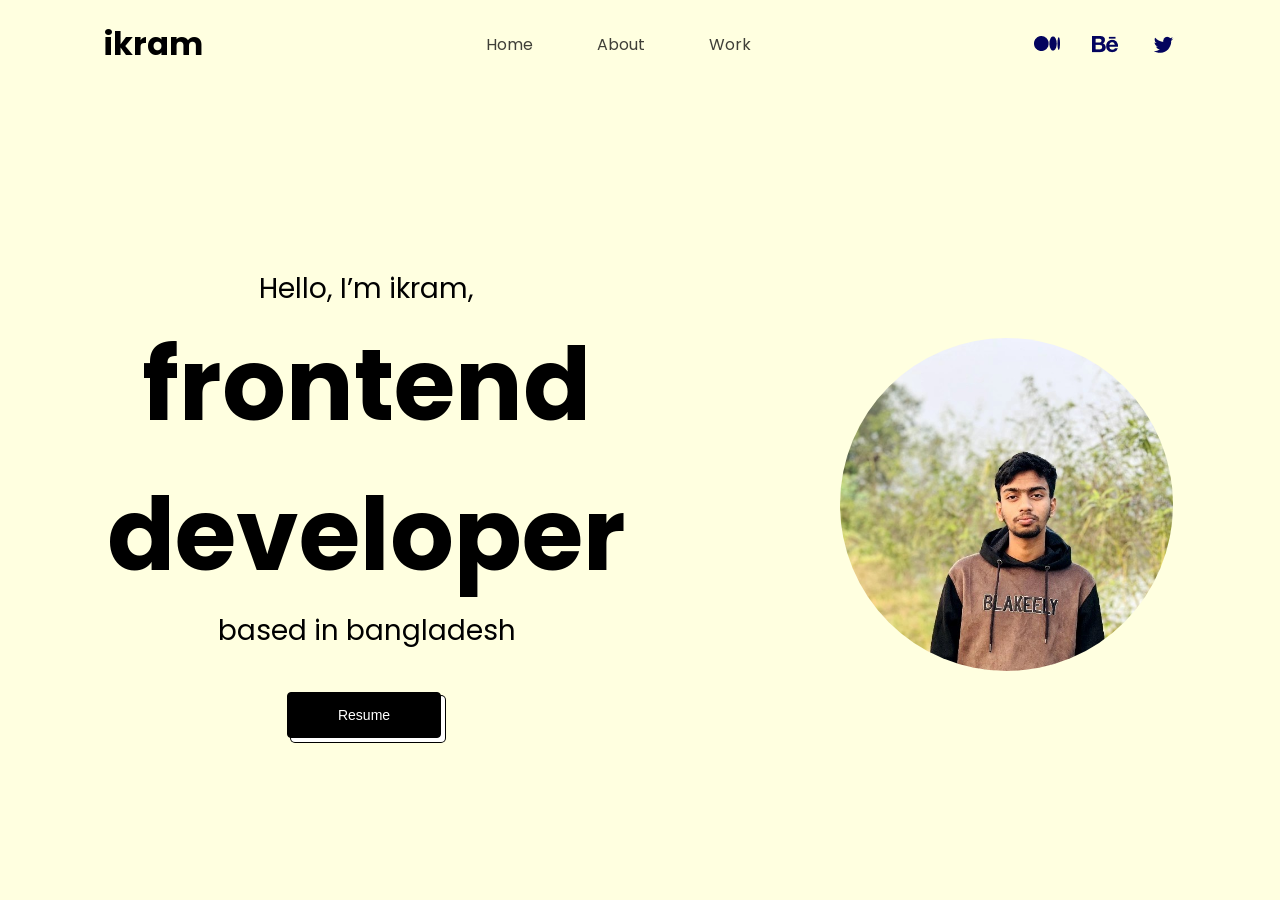
==== index.html @ 12534650 "idex .ad" ====
<!DOCTYPE html>
<html lang="en">
<head>
  <meta charset="UTF-8">
  <meta name="viewport" content="width=device-width, initial-scale=1.0">
  <title>Document</title>
  <link rel="stylesheet" href="index.css">
</head>
<body>
    <header>
      <div class="header">
        <div class="logo"><h1>ikram</h1></div>
        
        <nav>
          <ul>
            <li><a href="#home">Home</a></li>
            <li><a href="#about">About</a></li>
            <li><a href="#work">Work</a></li>
          </ul>
        </nav>
        <div class="social-icon">
          <img src="./img/medium-4 1.png" alt="">
          <img src="./img/Vector.png" alt="">
          <img src="./img/twitter-6 1.png" alt="">
        </div>
      </div>
    
    </header>

    <section class="home" id="home">
      <div class="info">
        <p>Hello, I’m ikram,</p>
        <h1>frontend </h1>
         <h1>developer</h1>
        <p>based in bangladesh</p>
        <div class="btn"><button class="button-50" role="button">Resume</button></div>
        
      </div> 
      <div class="image">
        <img src="./img/ikram.jpg" alt="">
      </div>
    </section>
     
     <section class="about" id="abou">
        

     </section>
    
</body>
</html>
---- index.css ----
@import url('https://fonts.googleapis.com/css2?family=Fira+Sans:ital,wght@0,100;0,200;0,300;0,400;0,500;0,600;0,700;0,800;0,900;1,100;1,200;1,300;1,400;1,500;1,600;1,700;1,800;1,900&family=Poppins:ital,wght@0,100;0,200;0,300;0,400;0,500;0,600;0,700;0,800;0,900;1,100;1,200;1,300;1,400;1,500;1,600;1,700;1,800;1,900&family=Work+Sans:ital,wght@0,100..900;1,100..900&display=swap');
*{
  margin:0;
  padding: 0;
  box-sizing: border-box;
  list-style: none;
  text-decoration: none;
  font-family: "Poppins", serif;
  
  
  
}
body{
  background-color:lightyellow;
}


header .header{
  display: flex;
  align-items: center;
  justify-content: space-between;
  margin: 20px 104px;
}

nav ul{
  display: flex;
  align-items: center;
  justify-content: space-between;
  gap: 4rem;
  text-decoration: none;
  color: rgba(0, 0, 0, 0.753);
 

  z-index: 100;

}


li a{
  color: rgba(0, 0, 0, 0.753);
  
}
li a::after{
  position: fixed;
  background-color: aqua;
  content: "";
  width:  0px;
  height: 2px;
  display: block;
  transition: 0.3s ease-in-out;
}
li a:hover::after{
  width: 50px;
}
.social-icon{
  display: flex;
  align-items: center;
  justify-content:center ;
  gap: 2rem;
}

.home{
  display: flex;
  align-items: center;
  justify-content: space-around;

  margin-top: 200px;
  text-align: center;
}
.info p{
  font-size: 28px;
}
.info h1{
  font-size: 100px;
  text-wrap: stable;
  
  
 
}

.btn{
  margin-top: 40px;
}

/* CSS */
.button-50 {
  appearance: button;
  background-color: #000;
  background-image: none;
  border: 1px solid #000;
  border-radius: 4px;
  box-shadow: #fff 4px 4px 0 0,#000 4px 4px 0 1px;
  box-sizing: border-box;
  color: #fff;
  cursor: pointer;
  display: inline-block;
  font-family: ITCAvantGardeStd-Bk,Arial,sans-serif;
  font-size: 14px;
  font-weight: 400;
  line-height: 20px;
  margin: 0 5px 10px 0;
  overflow: visible;
  padding: 12px 40px;
  text-align: center;
  text-transform: none;
  touch-action: manipulation;
  user-select: none;
  -webkit-user-select: none;
  vertical-align: middle;
  white-space: nowrap;
}

.button-50:focus {
  text-decoration: none;
}

.button-50:hover {
  text-decoration: none;
}

.button-50:active {
  box-shadow: rgba(0, 0, 0, .125) 0 3px 5px inset;
  outline: 0;
}

.button-50:not([disabled]):active {
  box-shadow: #fff 2px 2px 0 0, #000 2px 2px 0 1px;
  transform: translate(2px, 2px);
}

@media (min-width: 768px) {
  .button-50 {
    padding: 12px 50px;
  }
}

.image img{
  width: 26vw;
  border-radius: 50%;

}

@media  screen and (max-width:576px ) {
  .header nav{
    display: none;
  }
  .header{
    display: flex;
    gap: 2rem;
    
  }
  header {
    border: 2px solid black;
    width: 100%;
  }
  header .logo{
    margin-left: -30px;
  }

  .home{
    display: flex;
    flex-direction: column-reverse;
    

  }
  .home .image {
    
    
   
   
    
    height: 300px;
  }
  .home .image img{
    width: 25vh;
    
   
    
    
   

  }

  .home .info p{
    font-size: 15px;

  }
  .home .info h1{
    font-size: 30px;
  }
}
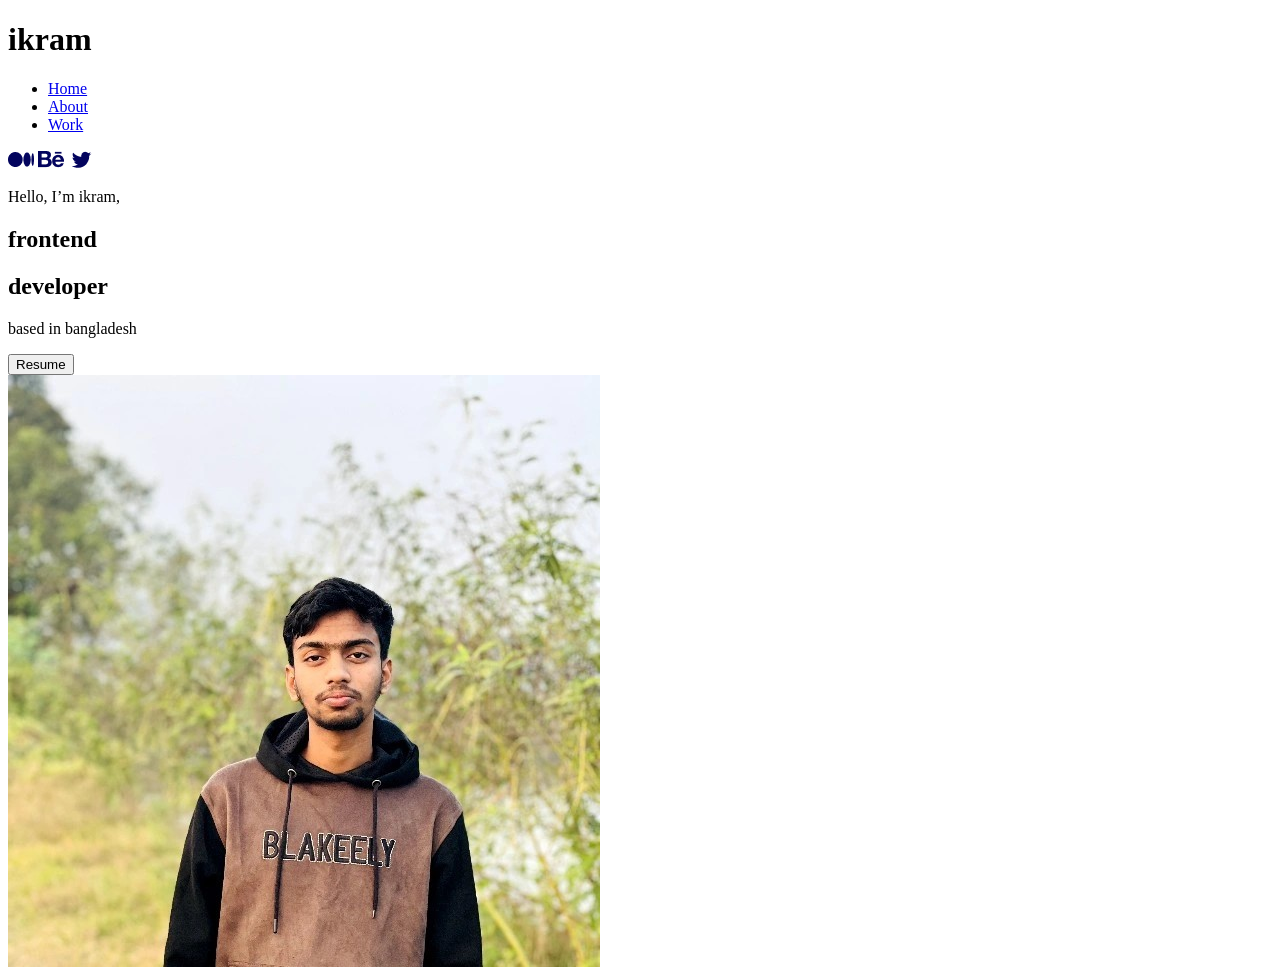
==== commit 8a2572b2: "add ccs" ====
--- a/index.html
+++ b/index.html
@@ -4,7 +4,7 @@
   <meta charset="UTF-8">
   <meta name="viewport" content="width=device-width, initial-scale=1.0">
   <title>Document</title>
-  <link rel="stylesheet" href="index.css">
+  <link rel="stylesheet" href="style.css">
 </head>
 <body>
     <header>
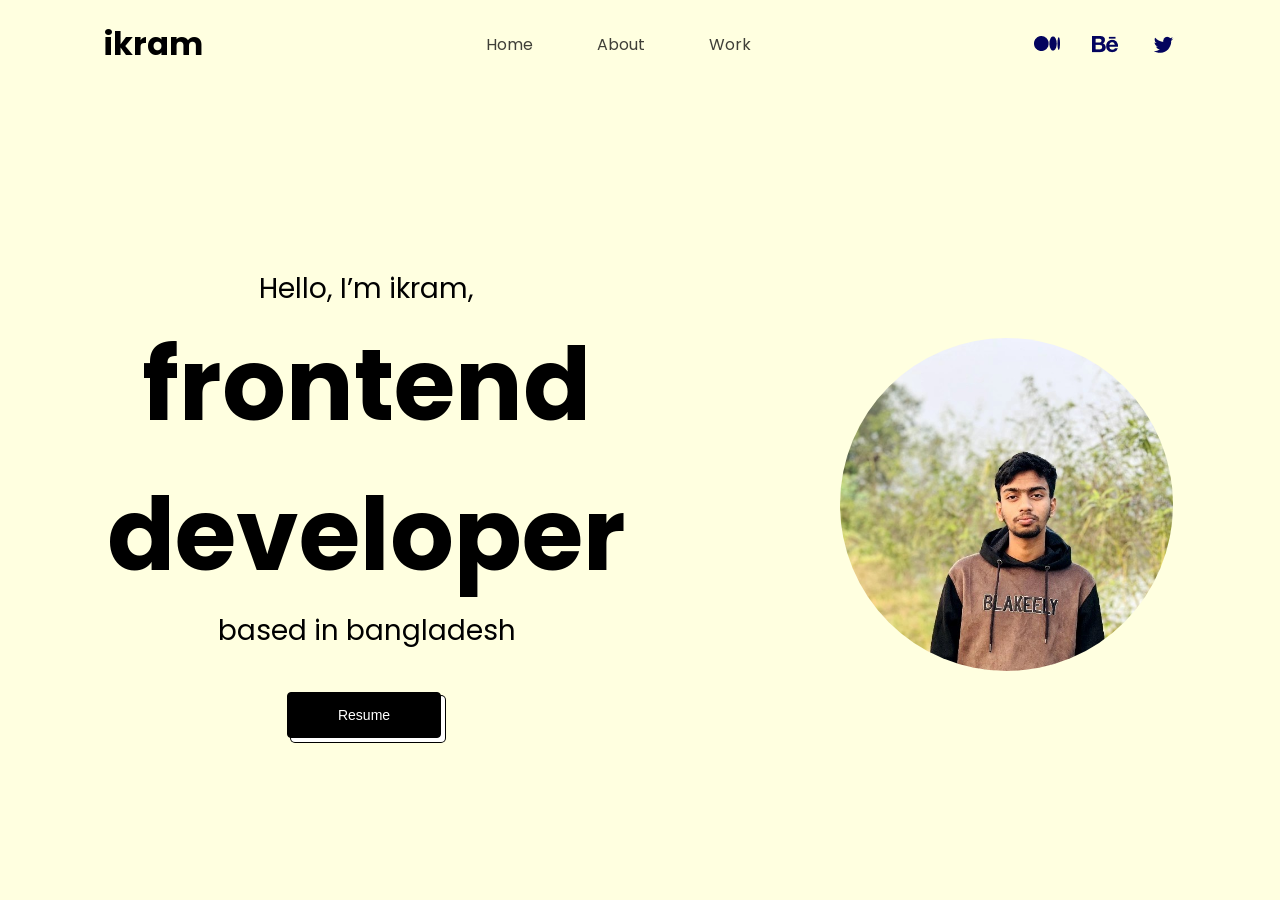
==== commit 56210f8c: "bran" ====
--- a/index.html
+++ b/index.html
@@ -4,28 +4,32 @@
   <meta charset="UTF-8">
   <meta name="viewport" content="width=device-width, initial-scale=1.0">
   <title>Document</title>
-  <link rel="stylesheet" href="style.css">
+  <link rel="stylesheet" href="index.css">
 </head>
 <body>
-    <header>
-      <div class="header">
-        <div class="logo"><h1>ikram</h1></div>
+     <header>
+        <div class="header">
+          <div class="logo">
+            <h1>ikram</h1>
+          </div>
         
-        <nav>
+          <nav>
           <ul>
-            <li><a href="#home">Home</a></li>
-            <li><a href="#about">About</a></li>
-            <li><a href="#work">Work</a></li>
-          </ul>
-        </nav>
-        <div class="social-icon">
-          <img src="./img/medium-4 1.png" alt="">
-          <img src="./img/Vector.png" alt="">
-          <img src="./img/twitter-6 1.png" alt="">
+              <li><a href="#home">Home</a></li>
+              <li><a href="#about">About</a></li>
+              <li><a href="#work">Work</a></li>
+            </ul>
+          </nav>
+          <div class="social-icon">
+            <img src="./img/medium-4 1.png" alt="">
+            <img src="./img/Vector.png" alt="">
+            <img src="./img/twitter-6 1.png" alt="">
+          </div>
         </div>
-      </div>
+     </header>
+     
     
-    </header>
+    
 
     <section class="home" id="home">
       <div class="info">
--- a/index.css
+++ b/index.css
@@ -0,0 +1,192 @@
+@import url('https://fonts.googleapis.com/css2?family=Fira+Sans:ital,wght@0,100;0,200;0,300;0,400;0,500;0,600;0,700;0,800;0,900;1,100;1,200;1,300;1,400;1,500;1,600;1,700;1,800;1,900&family=Poppins:ital,wght@0,100;0,200;0,300;0,400;0,500;0,600;0,700;0,800;0,900;1,100;1,200;1,300;1,400;1,500;1,600;1,700;1,800;1,900&family=Work+Sans:ital,wght@0,100..900;1,100..900&display=swap');
+*{
+  margin:0;
+  padding: 0;
+  box-sizing: border-box;
+  list-style: none;
+  text-decoration: none;
+  font-family: "Poppins", serif;
+  
+  
+  
+}
+body{
+  background-color:lightyellow;
+}
+
+
+header .header{
+  display: flex;
+  align-items: center;
+  justify-content: space-between;
+  margin: 20px 104px;
+}
+
+nav ul{
+  display: flex;
+  align-items: center;
+  justify-content: space-between;
+  gap: 4rem;
+  text-decoration: none;
+  color: rgba(0, 0, 0, 0.753);
+ 
+
+  z-index: 100;
+
+}
+
+
+li a{
+  color: rgba(0, 0, 0, 0.753);
+  
+}
+li a::after{
+  position: fixed;
+  background-color: aqua;
+  content: "";
+  width:  0px;
+  height: 2px;
+  display: block;
+  transition: 0.3s ease-in-out;
+}
+li a:hover::after{
+  width: 50px;
+}
+.social-icon{
+  display: flex;
+  align-items: center;
+  justify-content:center ;
+  gap: 2rem;
+}
+
+.home{
+  display: flex;
+  align-items: center;
+  justify-content: space-around;
+
+  margin-top: 200px;
+  text-align: center;
+}
+.info p{
+  font-size: 28px;
+}
+.info h1{
+  font-size: 100px;
+  text-wrap: stable;
+  
+  
+ 
+}
+
+.btn{
+  margin-top: 40px;
+}
+
+/* CSS */
+.button-50 {
+  appearance: button;
+  background-color: #000;
+  background-image: none;
+  border: 1px solid #000;
+  border-radius: 4px;
+  box-shadow: #fff 4px 4px 0 0,#000 4px 4px 0 1px;
+  box-sizing: border-box;
+  color: #fff;
+  cursor: pointer;
+  display: inline-block;
+  font-family: ITCAvantGardeStd-Bk,Arial,sans-serif;
+  font-size: 14px;
+  font-weight: 400;
+  line-height: 20px;
+  margin: 0 5px 10px 0;
+  overflow: visible;
+  padding: 12px 40px;
+  text-align: center;
+  text-transform: none;
+  touch-action: manipulation;
+  user-select: none;
+  -webkit-user-select: none;
+  vertical-align: middle;
+  white-space: nowrap;
+}
+
+.button-50:focus {
+  text-decoration: none;
+}
+
+.button-50:hover {
+  text-decoration: none;
+}
+
+.button-50:active {
+  box-shadow: rgba(0, 0, 0, .125) 0 3px 5px inset;
+  outline: 0;
+}
+
+.button-50:not([disabled]):active {
+  box-shadow: #fff 2px 2px 0 0, #000 2px 2px 0 1px;
+  transform: translate(2px, 2px);
+}
+
+@media (min-width: 768px) {
+  .button-50 {
+    padding: 12px 50px;
+  }
+}
+
+.image img{
+  width: 26vw;
+  border-radius: 50%;
+
+}
+
+@media  screen and (max-width:576px ) {
+  .header nav{
+    display: none;
+  }
+  .header{
+    display: flex;
+    gap: 2rem;
+    
+  }
+  header {
+    border: 2px solid black;
+    width: 100%;
+  }
+  header .logo{
+    margin-left: -30px;
+  }
+
+  .home{
+    display: flex;
+    flex-direction: column-reverse;
+    
+
+  }
+  .home .image {
+    
+  
+   
+   
+    
+    height: 300px;
+  }
+  .home .image img{
+    width: 25vh;
+    
+   
+    
+    
+   
+
+  }
+
+  .home .info p{
+    font-size: 15px;
+
+  }
+  .home .info h1{
+    font-size: 30px;
+  }
+}
+
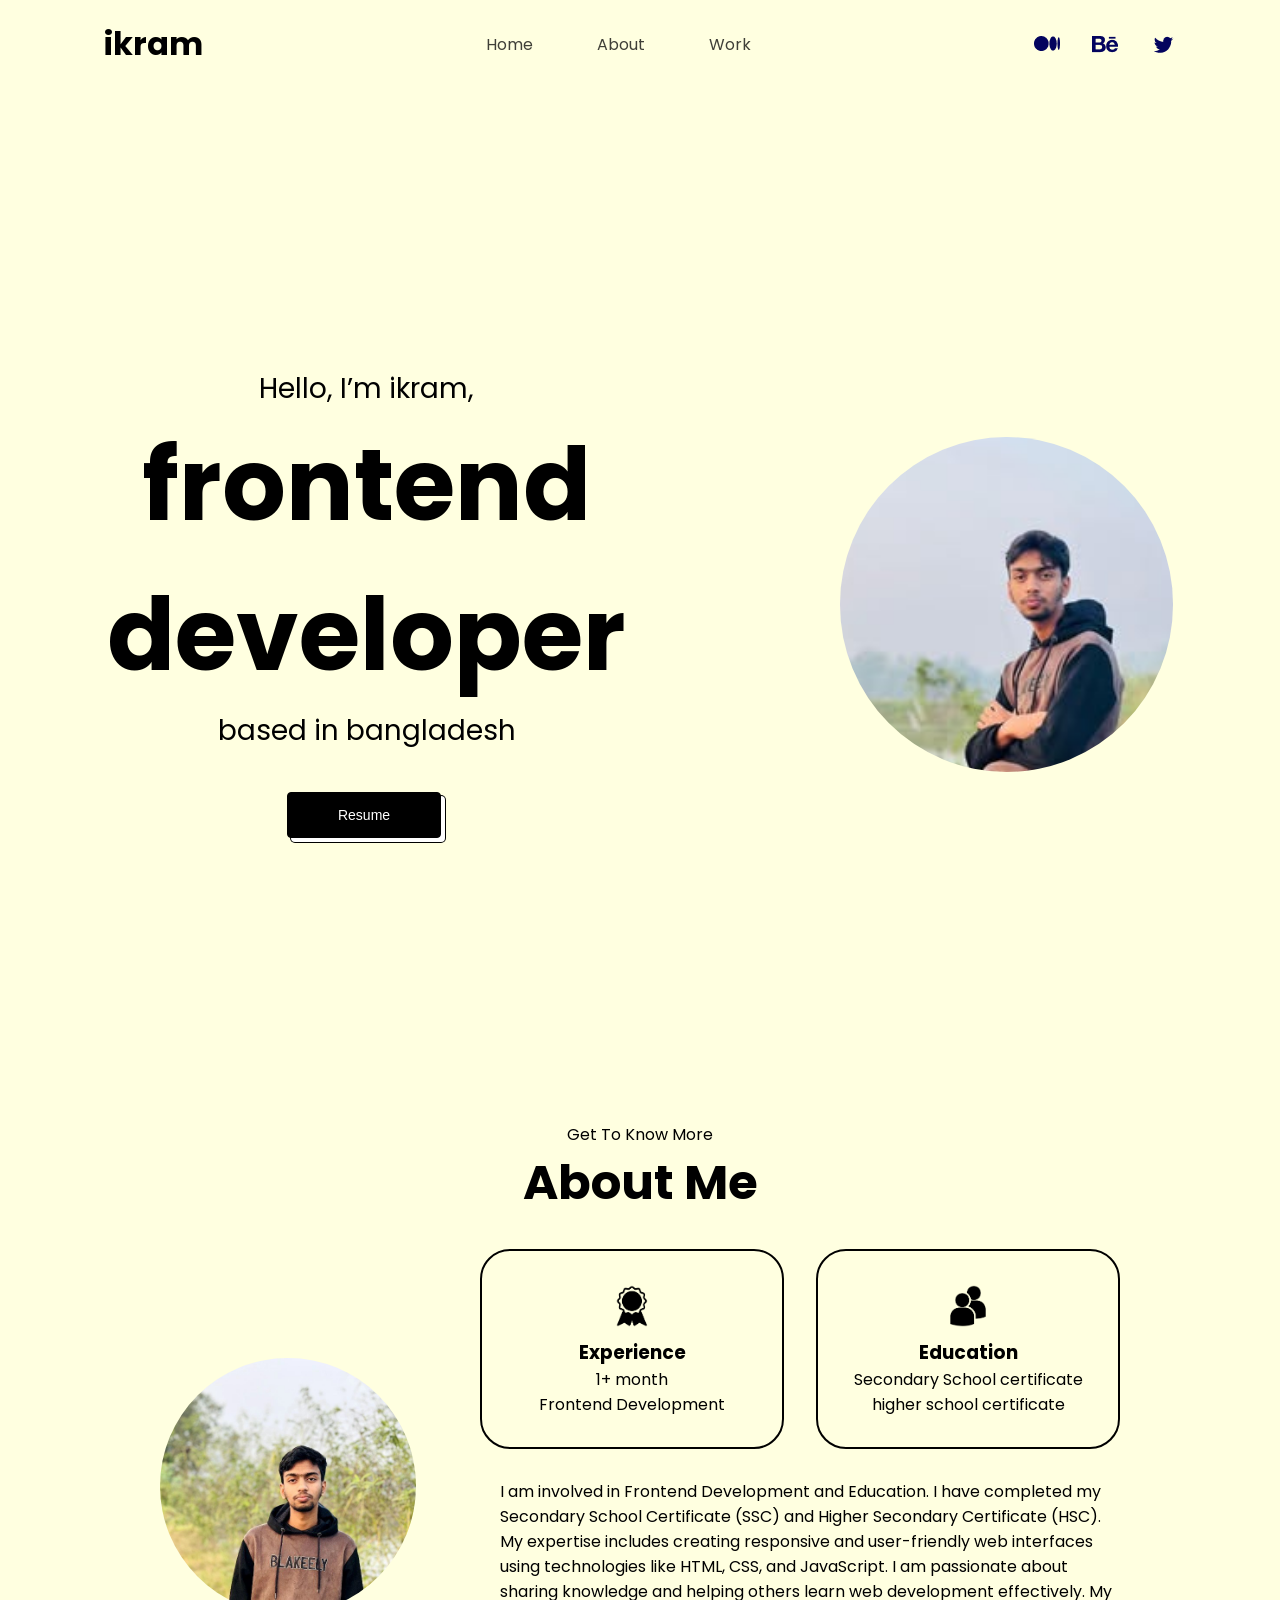
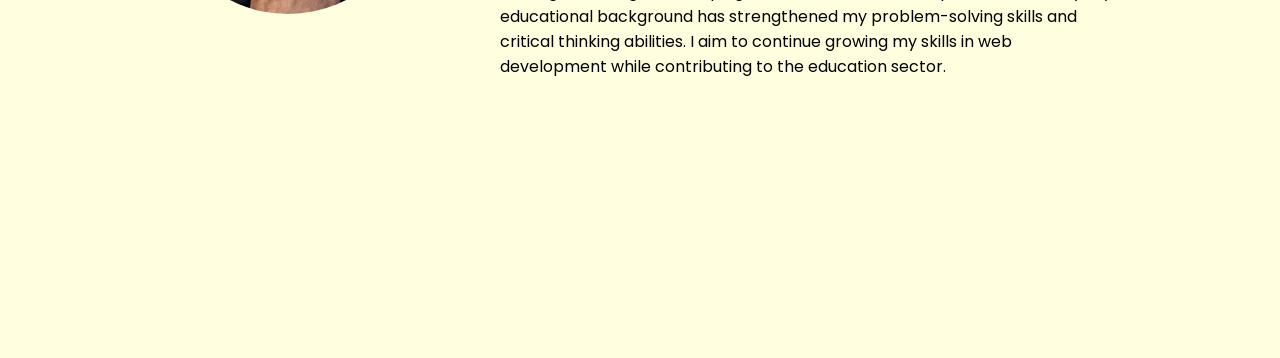
==== commit d3d49143: "about section create" ====
--- a/index.html
+++ b/index.html
@@ -1,54 +1,94 @@
 <!DOCTYPE html>
 <html lang="en">
+
 <head>
   <meta charset="UTF-8">
   <meta name="viewport" content="width=device-width, initial-scale=1.0">
   <title>Document</title>
   <link rel="stylesheet" href="index.css">
 </head>
+
 <body>
-     <header>
-        <div class="header">
-          <div class="logo">
-            <h1>ikram</h1>
-          </div>
-        
-          <nav>
-          <ul>
-              <li><a href="#home">Home</a></li>
-              <li><a href="#about">About</a></li>
-              <li><a href="#work">Work</a></li>
-            </ul>
-          </nav>
-          <div class="social-icon">
-            <img src="./img/medium-4 1.png" alt="">
-            <img src="./img/Vector.png" alt="">
-            <img src="./img/twitter-6 1.png" alt="">
-          </div>
-        </div>
-     </header>
-     
-    
-    
+  <header>
+    <div class="header">
+      <div class="logo">
+        <h1>ikram</h1>
+      </div>
 
+      <nav>
+        <ul>
+          <li><a href="#home">Home</a></li>
+          <li><a href="#about">About</a></li>
+          <li><a href="#work">Work</a></li>
+        </ul>
+      </nav>
+      <div class="social-icon">
+        <img src="./img/medium-4 1.png" alt="">
+        <img src="./img/Vector.png" alt="">
+        <img src="./img/twitter-6 1.png" alt="">
+      </div>
+    </div>
+  </header>
+
+  <section class="main-1">
     <section class="home" id="home">
       <div class="info">
         <p>Hello, I’m ikram,</p>
         <h1>frontend </h1>
-         <h1>developer</h1>
+        <h1>developer</h1>
         <p>based in bangladesh</p>
         <div class="btn"><button class="button-50" role="button">Resume</button></div>
-        
-      </div> 
+
+      </div>
       <div class="image">
         <img src="./img/ikram.jpg" alt="">
       </div>
     </section>
-     
-     <section class="about" id="abou">
-        
 
-     </section>
-    
+  </section>
+  <section class="about" id="about">
+    <div class="tite-about">
+      <p>Get To Know More</p>
+      <h1>About Me</h1>
+    </div>
+    <div class="info-content">
+      <div class="image-1">
+        <img src="./img/assets/ikram.jpg" alt="">
+      </div>
+      <div class="text-6">
+      <div class="about-conteant">
+      
+        <div class="card text-1">
+          <img src="./img/assets/experience.png" alt="">
+          <h3>Experience</h3>
+          <p>1+ month</p>
+          <p>Frontend Development</p>
+        </div>
+        <div class="card text-2">
+          <img src="./img/assets/education.png" alt="">
+          <h3>Education</h3>
+          <p>Secondary School certificate</p>
+          <p>higher school certificate</p>
+        </div>
+      
+      
+      
+      </div>
+      <div class="text-3">
+        <p>I am involved in Frontend Development and Education. I have completed my Secondary School Certificate (SSC) and
+          Higher
+          Secondary Certificate (HSC). My expertise includes creating responsive and user-friendly web interfaces using
+          technologies like HTML, CSS, and JavaScript. I am passionate about sharing knowledge and helping others learn web
+          development effectively. My educational background has strengthened my problem-solving skills and critical thinking
+          abilities. I aim to continue growing my skills in web development while contributing to the education sector.</p>
+      </div>
+      </div>
+      
+    </div>
+
+  </section>
+
+
 </body>
+
 </html>
--- a/index.css
+++ b/index.css
@@ -61,11 +61,13 @@
 
 .home{
   display: flex;
+ 
   align-items: center;
   justify-content: space-around;
 
-  margin-top: 200px;
-  text-align: center;
+  margin-top: 90px;
+  text-align: center;
+  height: 100vh;
 }
 .info p{
   font-size: 28px;
@@ -190,3 +192,101 @@
   }
 }
 
+.about{
+  
+  height: 100vh;
+  
+
+}
+
+.tite-about{
+  display: flex;
+  text-align: center;
+  align-items: center;
+
+  justify-content: center;
+  flex-direction: column;
+ 
+}
+.tite-about h1{
+ font-size: 3rem;
+}
+.tite-about p{
+   margin-top: 4rem;
+  
+}
+.info-content{
+  display: flex;
+  align-items: center;
+  justify-content: space-around;
+  margin: 0px 160px;
+  gap: 4rem;
+  margin-top: 80px;
+  
+}
+.info-content .image-1 img{
+  width: 20vw;
+  border-radius: 50%;
+}
+
+.card img{
+  width: 50px;
+}
+.about-conteant{
+  display: flex;
+  align-items: center;
+  justify-content: center;
+  text-align: center;
+  width: 100%;
+  gap: 2rem;
+  
+  margin-top: -50px;
+  
+  
+}
+.about-conteant .card{
+  border:  2px solid black;
+  padding: 30px;
+  border-radius: 30px;
+  
+}
+.card text-1{
+  
+  width: 30%;
+}
+.card text-2{
+  
+  width: 30% ;
+}
+
+.card{
+ width: 50%;
+}
+.text-3{
+  padding-top: 30px;
+  margin-left: 20px;
+  box-sizing: border-box;
+}
+
+@media  screen and (max-width: 576px) {
+  .info-content{
+    display: flex;
+    flex-direction: column;
+  
+  }
+  .info-content .image-1 img{
+    border: 2px solid black;
+    width: 20vh;
+  }
+  .about-conteant{
+    display: flex;
+    margin-right: -5px;
+        gap: 10px;
+    
+  }
+  .about-conteant .text-1{
+   margin-top: -5px;     
+   padding-bottom: 100px;
+  }
+  
+}
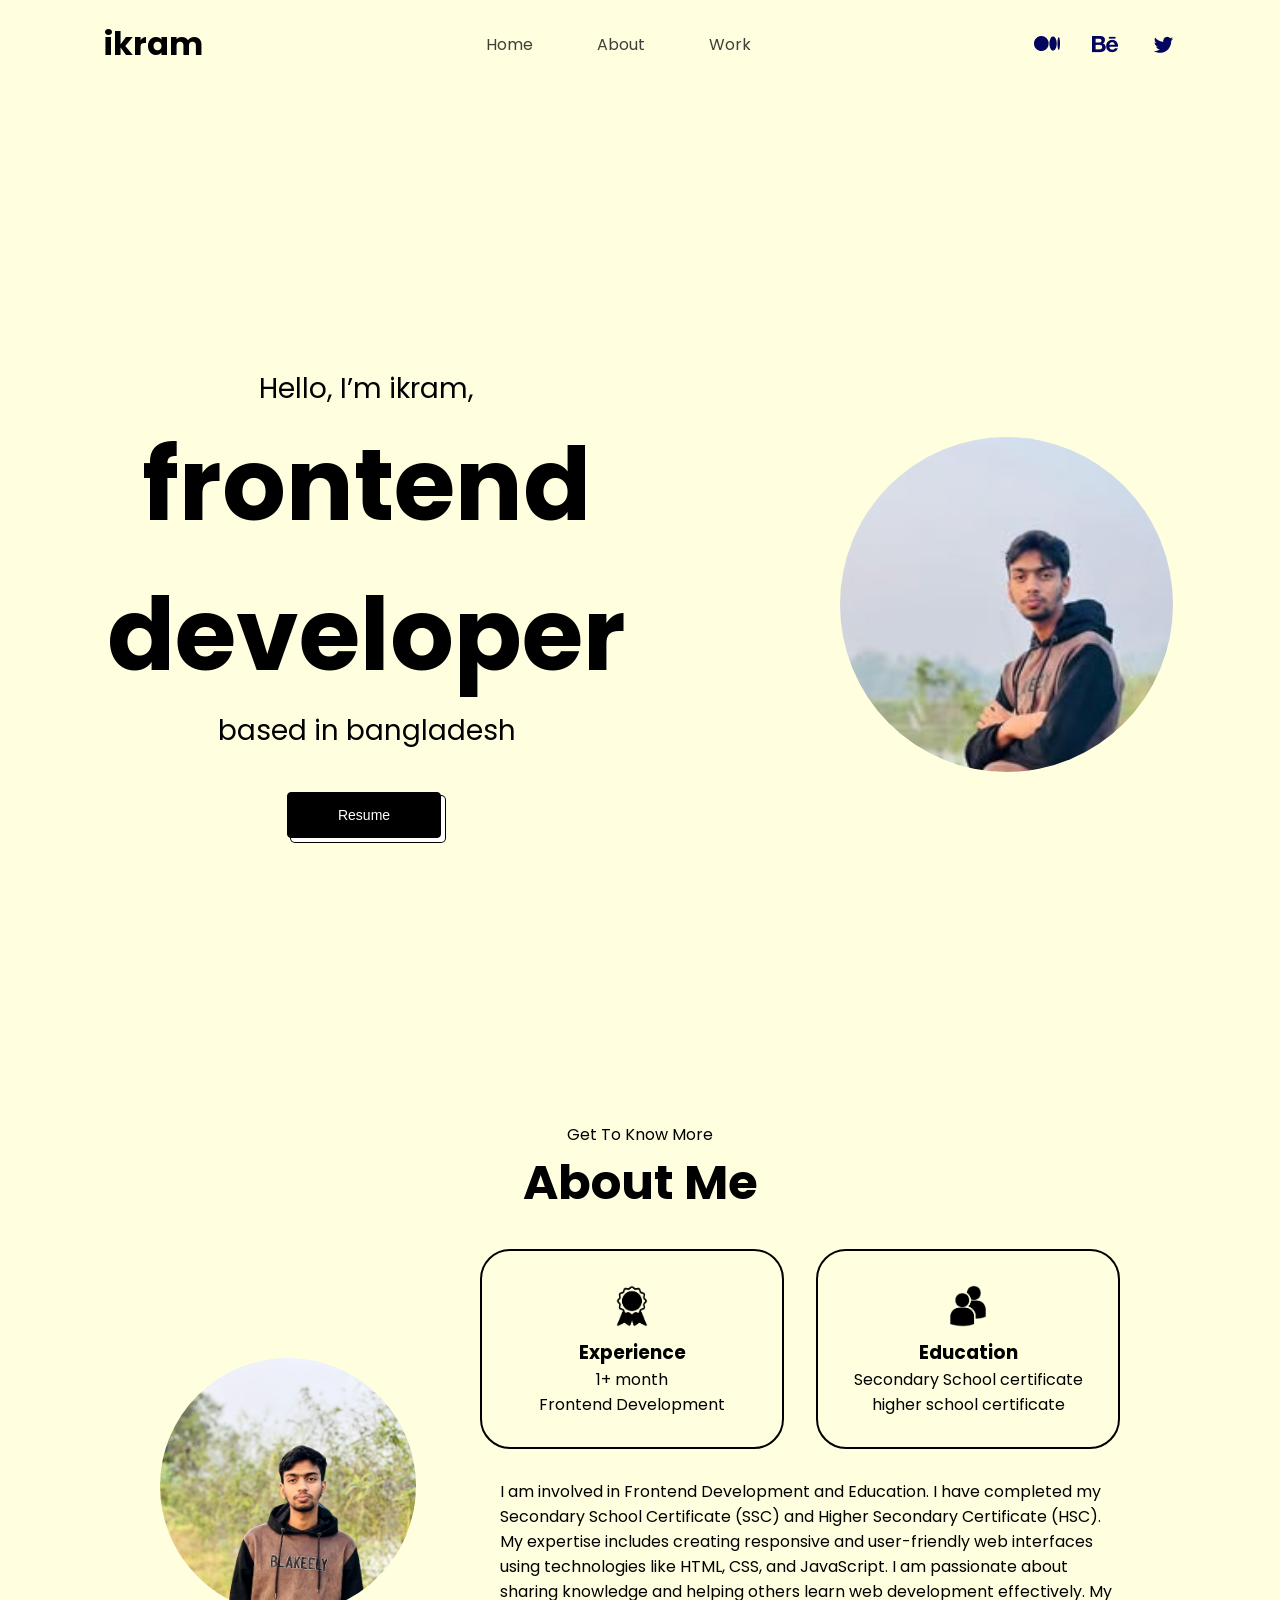
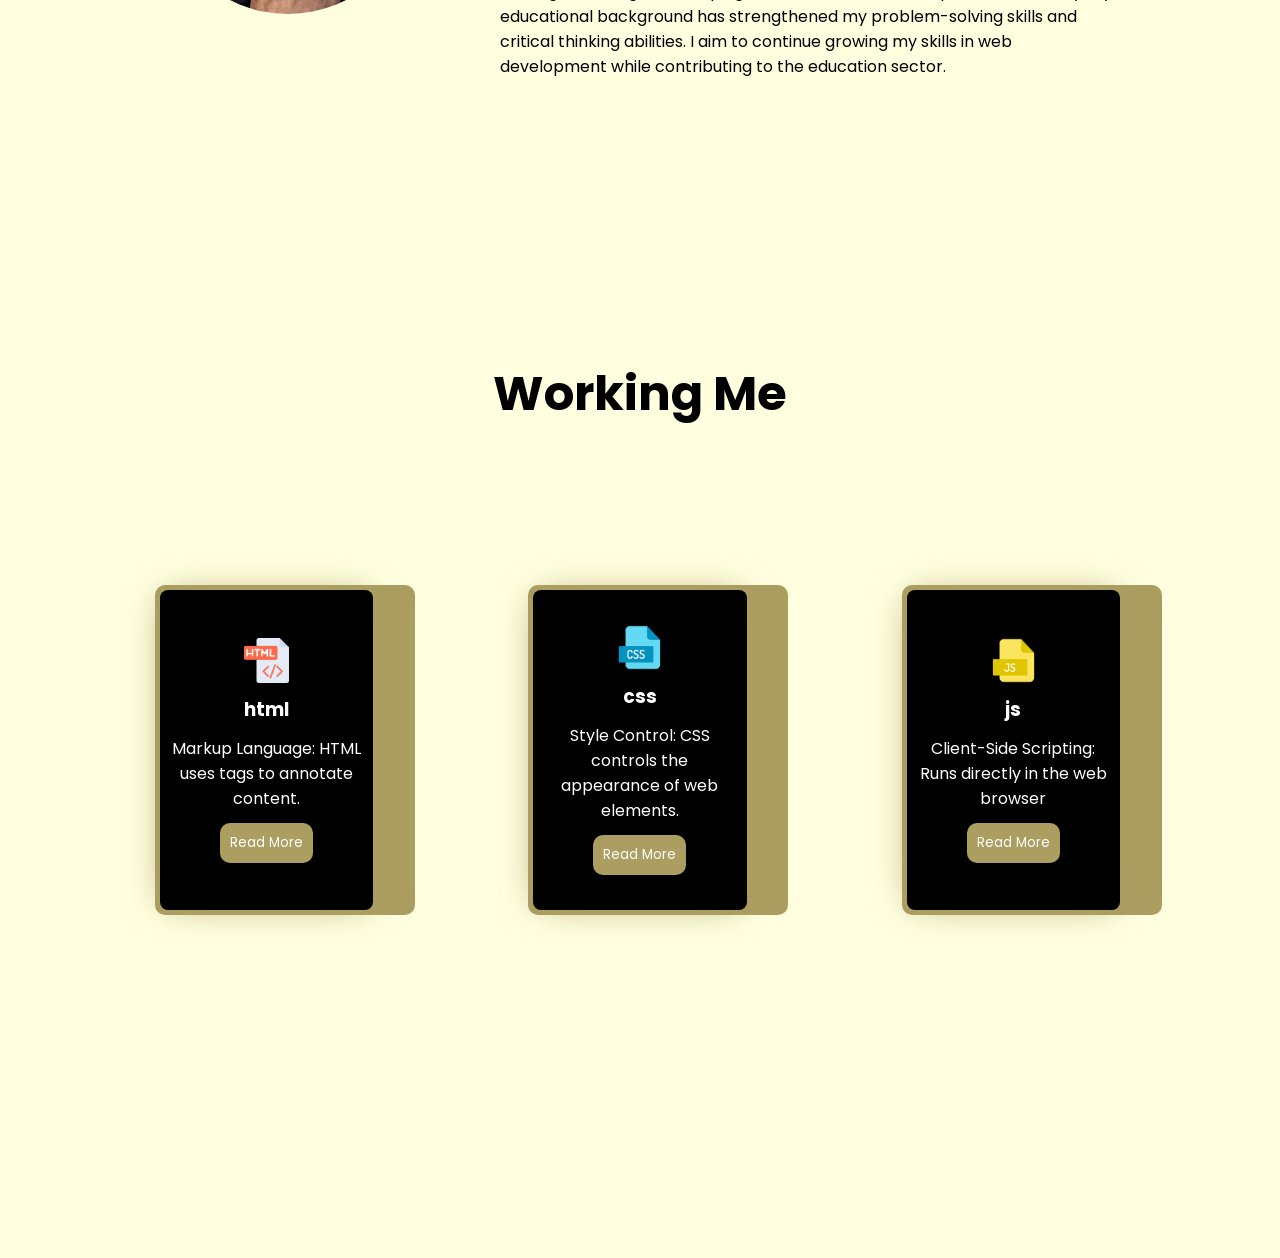
==== commit dd96cb3d: "card add" ====
--- a/index.html
+++ b/index.html
@@ -87,8 +87,43 @@
     </div>
 
   </section>
-
-
+ <section class="people">
+   
+ </section>
+ 
+  
+   <section class="work" id="work">
+    <div class="title">
+      <h1>Working Me</h1>
+    </div>
+    
+    <div class="grid-group">
+      <div class="grid-card">
+        <img src="img/html.png" alt="">
+        <h3>html</h3>
+        <p>Markup Language: HTML uses tags to annotate content.</p>
+        <div class="btn-group">
+          <button>Read More</button>
+        </div>
+      </div>
+      <div class="grid-card">
+        <img src="img/css.png" alt="">
+        <h3>css</h3>
+        <p>Style Control: CSS controls the appearance of web elements.</p>
+      <div class="btn-group">
+        <button>Read More</button>
+      </div>
+      </div>
+      <div class="grid-card">
+        <img src="img/js.png" alt="">
+        <h3>js</h3>
+        <p>Client-Side Scripting: Runs directly in the web browser</p>
+        <div class="btn-group">
+          <button>Read More</button>
+        </div>
+      </div>
+    </div>
+   </section>
 </body>
 
 </html>
--- a/index.css
+++ b/index.css
@@ -8,7 +8,7 @@
   font-family: "Poppins", serif;
   
   
-  
+  scroll-behavior: smooth;
 }
 body{
   background-color:lightyellow;
@@ -169,18 +169,24 @@
     
   
    
+    margin-top: -200px;
+    
+    height: 300px;
+  }
+  .home .image img{
+    width: 35vh;
+    
    
     
-    height: 300px;
-  }
-  .home .image img{
-    width: 25vh;
-    
    
-    
-    
+
+  }
+  .home{
    
-
+  }
+
+   .home .info{
+    margin-top: -400px;
   }
 
   .home .info p{
@@ -188,14 +194,14 @@
 
   }
   .home .info h1{
-    font-size: 30px;
+    font-size: 40px;
   }
 }
 
 .about{
   
   height: 100vh;
-  
+ 
 
 }
 
@@ -276,7 +282,7 @@
   }
   .info-content .image-1 img{
     border: 2px solid black;
-    width: 20vh;
+    width: 31vh;
   }
   .about-conteant{
     display: flex;
@@ -290,3 +296,98 @@
   }
   
 }
+
+.work{
+  height: 100vh ;
+  
+}
+.title{
+  align-items:center ;
+  justify-content: center;
+  display: flex;
+  font-size: 2rem;
+}
+.grid-group{
+  display: flex;
+  align-items: center;
+  justify-content: center;
+  text-align: center;
+  gap: 10rem;
+  margin: 160px;
+ 
+ 
+}
+.grid-card{
+  position: relative;
+  width: 250px;
+  height: 320px;
+  background-color: #000;
+  display: flex;
+  flex-direction: column;
+  justify-content: end;
+  padding: 12px;
+  gap: 12px;
+  border-radius: 8px;
+  cursor: pointer;
+  color: white;
+  align-items: center;
+  justify-content: center;
+  display: flex;
+
+}
+.grid-card::before{
+  content: '';
+  position: absolute;
+  inset: 0;
+  left: -5px;
+  margin: auto;
+  width: 260px;
+  height: 330px;
+  border-radius: 10px;
+  background: linear-gradient(-45deg, #ab9e60 0%, #ab9e60 100%);
+  z-index: -10;
+  pointer-events: none;
+  transition: all 0.6s cubic-bezier(0.175, 0.885, 0.32, 1.275);
+}
+.grid-card::after{
+  content: "";
+  z-index: -1;
+  position: absolute;
+  inset: 0;
+   background: linear-gradient(-45deg, #ab9e60 0%, #ab9e60 100%);
+  transform: translate3d(0, 0, 0) scale(0.95);
+  filter: blur(20px);
+
+}
+.grid-card:hover::after{
+   filter: blur(30px);
+}
+.grid-card:hover::before{
+   transform: rotate(-90deg) scaleX(1.34) scaleY(0.77);
+}
+ .grid-card img{
+  width: 5vh;
+ }
+
+
+@media  screen and (max-width : 576px) {
+  .grid-group{
+    flex-direction:column;
+    
+  }
+  .work{
+    margin-top: 40rem;
+  }
+  
+}
+.btn-group button{
+  padding: 10px;
+  border: none;
+  border-radius: 10px;
+  background: linear-gradient(-45deg, #ab9e60 0%, #ab9e60 100%);
+  color: white;
+}
+.btn-group button:hover{
+  transform: scale(1.1);
+  
+}
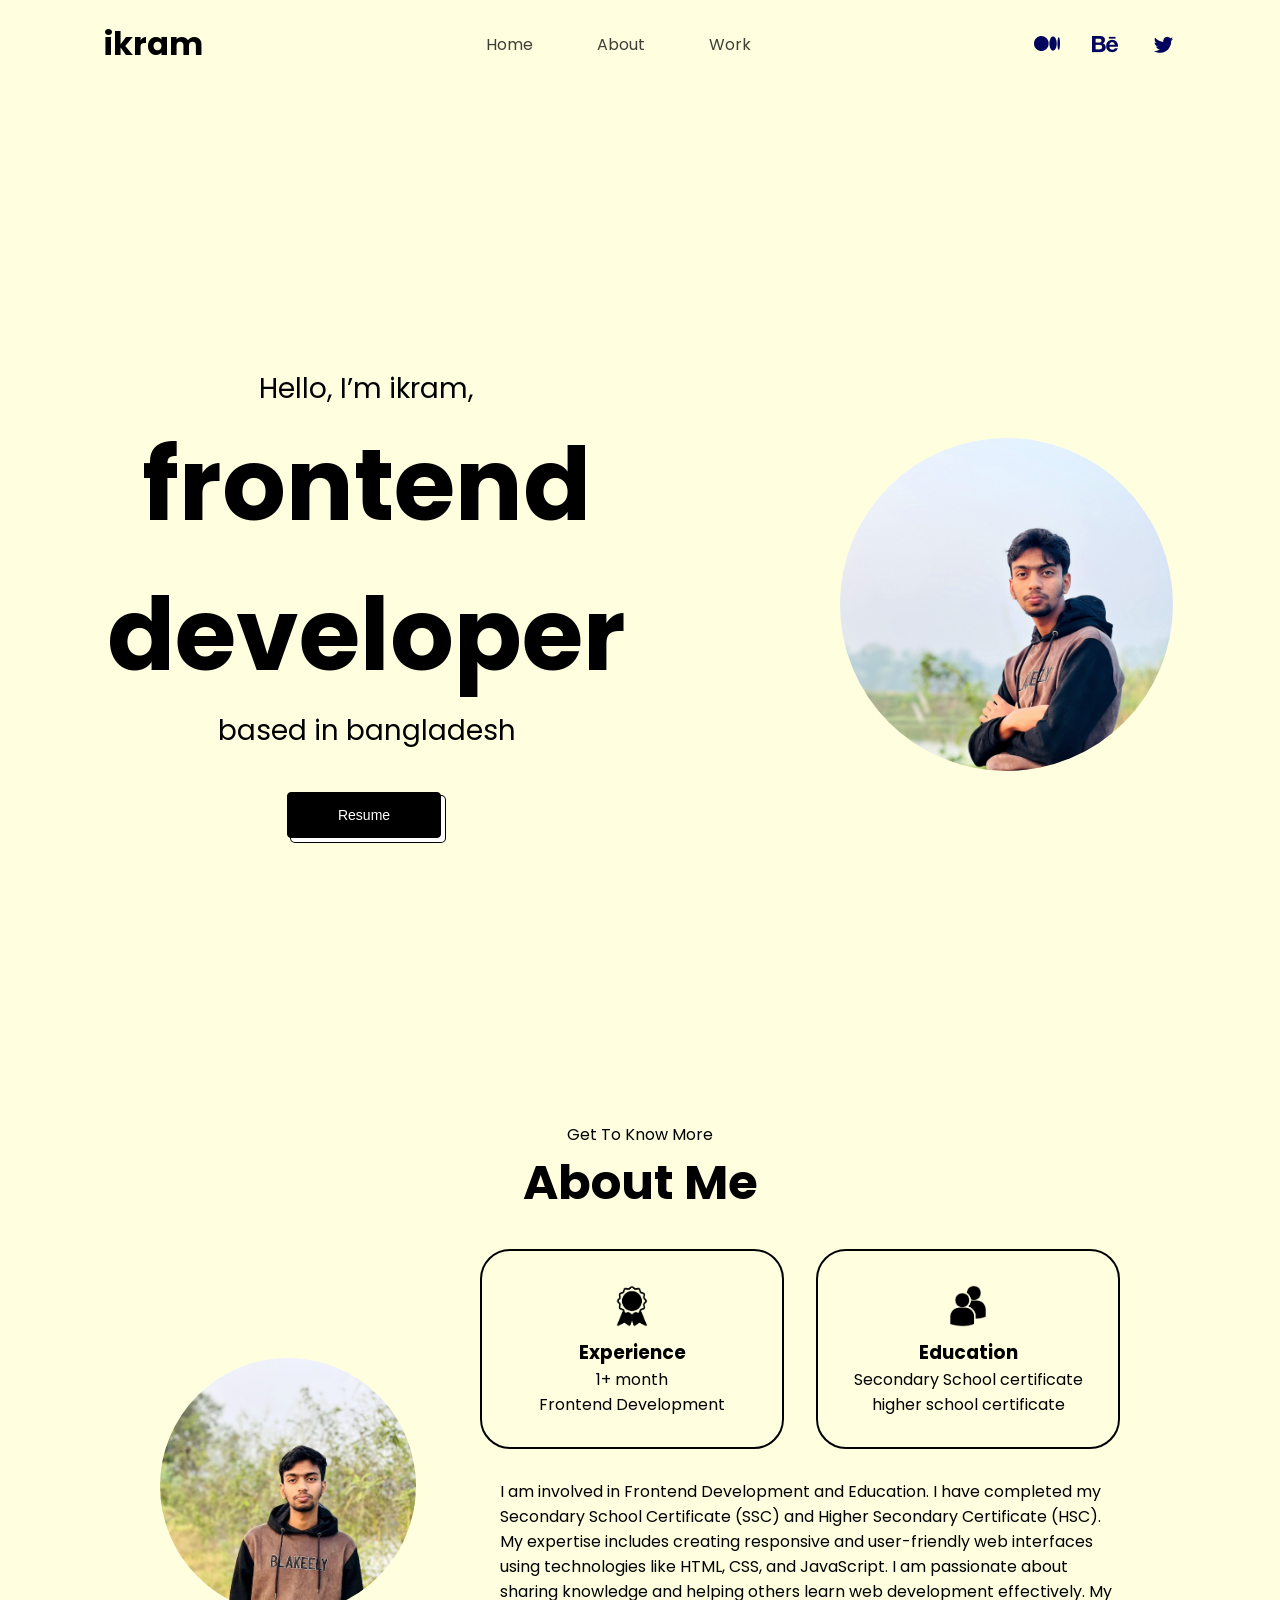
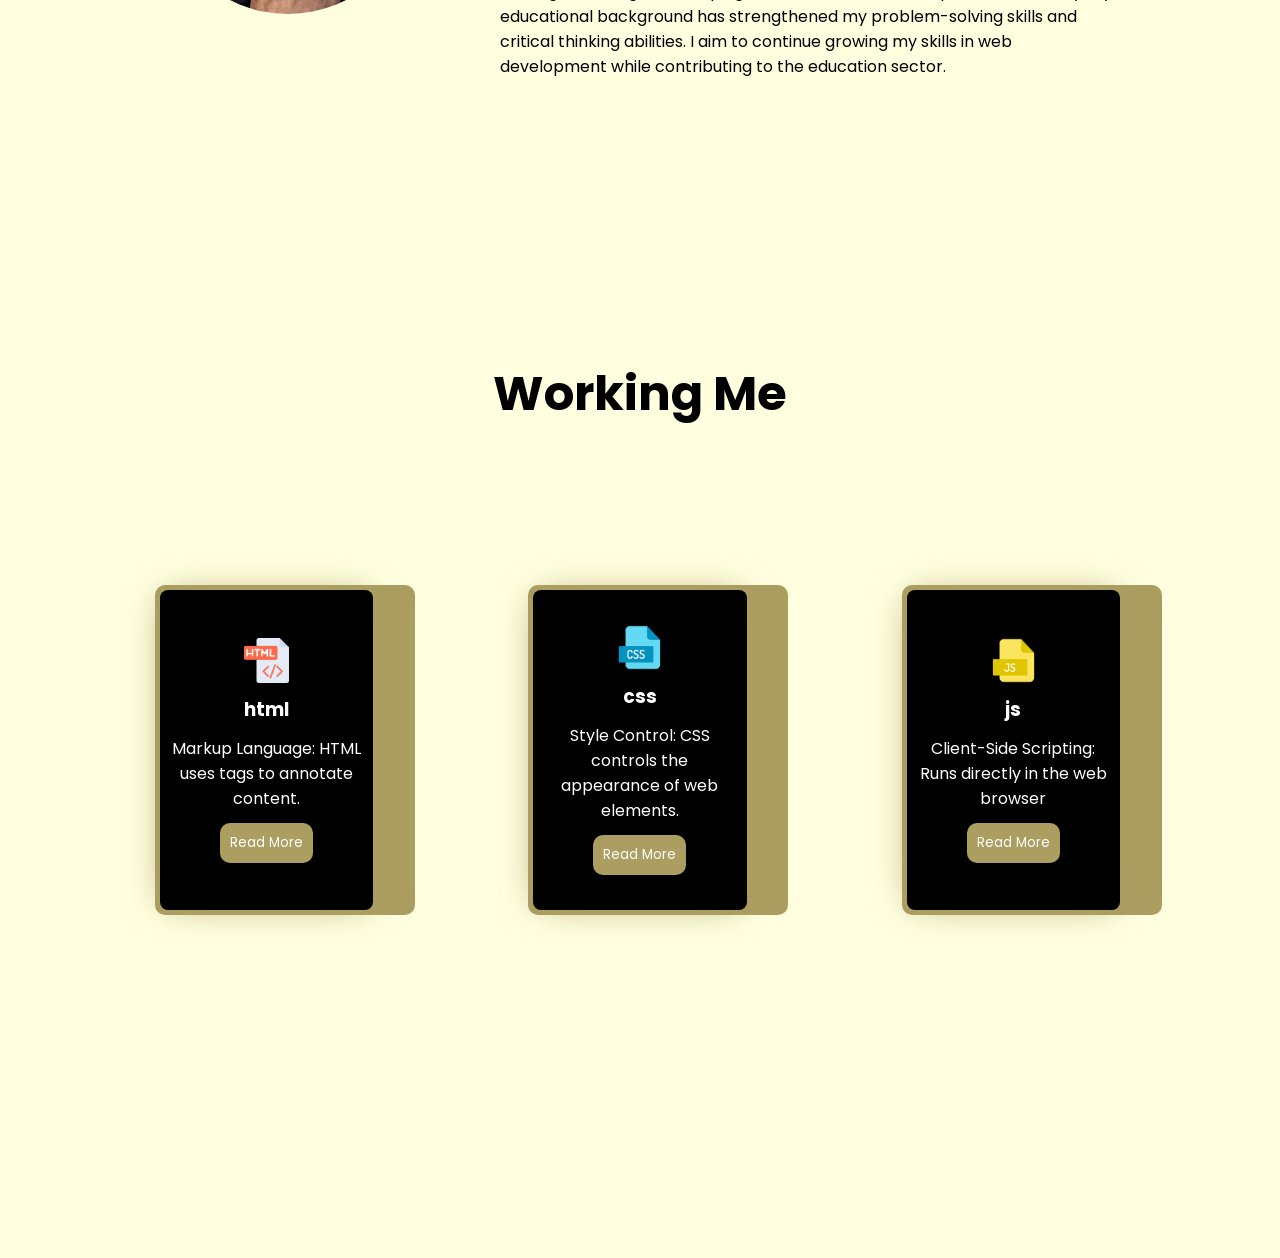
==== commit c6994b6d: "img add" ====
--- a/index.html
+++ b/index.html
@@ -41,7 +41,7 @@
 
       </div>
       <div class="image">
-        <img src="./img/ikram.jpg" alt="">
+        <img src="./img/IMG_20241209_112613_825.jpg" alt="">
       </div>
     </section>
 
@@ -56,47 +56,52 @@
         <img src="./img/assets/ikram.jpg" alt="">
       </div>
       <div class="text-6">
-      <div class="about-conteant">
-      
-        <div class="card text-1">
-          <img src="./img/assets/experience.png" alt="">
-          <h3>Experience</h3>
-          <p>1+ month</p>
-          <p>Frontend Development</p>
+        <div class="about-conteant">
+
+          <div class="card text-1">
+            <img src="./img/assets/experience.png" alt="">
+            <h3>Experience</h3>
+            <p>1+ month</p>
+            <p>Frontend Development</p>
+          </div>
+          <div class="card text-2">
+            <img src="./img/assets/education.png" alt="">
+            <h3>Education</h3>
+            <p>Secondary School certificate</p>
+            <p>higher school certificate</p>
+          </div>
+
+
+
         </div>
-        <div class="card text-2">
-          <img src="./img/assets/education.png" alt="">
-          <h3>Education</h3>
-          <p>Secondary School certificate</p>
-          <p>higher school certificate</p>
+        <div class="text-3">
+          <p>I am involved in Frontend Development and Education. I have completed my Secondary School Certificate (SSC)
+            and
+            Higher
+            Secondary Certificate (HSC). My expertise includes creating responsive and user-friendly web interfaces
+            using
+            technologies like HTML, CSS, and JavaScript. I am passionate about sharing knowledge and helping others
+            learn web
+            development effectively. My educational background has strengthened my problem-solving skills and critical
+            thinking
+            abilities. I aim to continue growing my skills in web development while contributing to the education
+            sector.</p>
         </div>
-      
-      
-      
       </div>
-      <div class="text-3">
-        <p>I am involved in Frontend Development and Education. I have completed my Secondary School Certificate (SSC) and
-          Higher
-          Secondary Certificate (HSC). My expertise includes creating responsive and user-friendly web interfaces using
-          technologies like HTML, CSS, and JavaScript. I am passionate about sharing knowledge and helping others learn web
-          development effectively. My educational background has strengthened my problem-solving skills and critical thinking
-          abilities. I aim to continue growing my skills in web development while contributing to the education sector.</p>
-      </div>
-      </div>
-      
+
     </div>
 
   </section>
- <section class="people">
-   
- </section>
- 
-  
-   <section class="work" id="work">
+  <section class="people">
+
+  </section>
+
+
+  <section class="work" id="work">
     <div class="title">
       <h1>Working Me</h1>
     </div>
-    
+
     <div class="grid-group">
       <div class="grid-card">
         <img src="img/html.png" alt="">
@@ -110,9 +115,9 @@
         <img src="img/css.png" alt="">
         <h3>css</h3>
         <p>Style Control: CSS controls the appearance of web elements.</p>
-      <div class="btn-group">
-        <button>Read More</button>
-      </div>
+        <div class="btn-group">
+          <button>Read More</button>
+        </div>
       </div>
       <div class="grid-card">
         <img src="img/js.png" alt="">
@@ -123,7 +128,7 @@
         </div>
       </div>
     </div>
-   </section>
+  </section>
 </body>
 
 </html>
